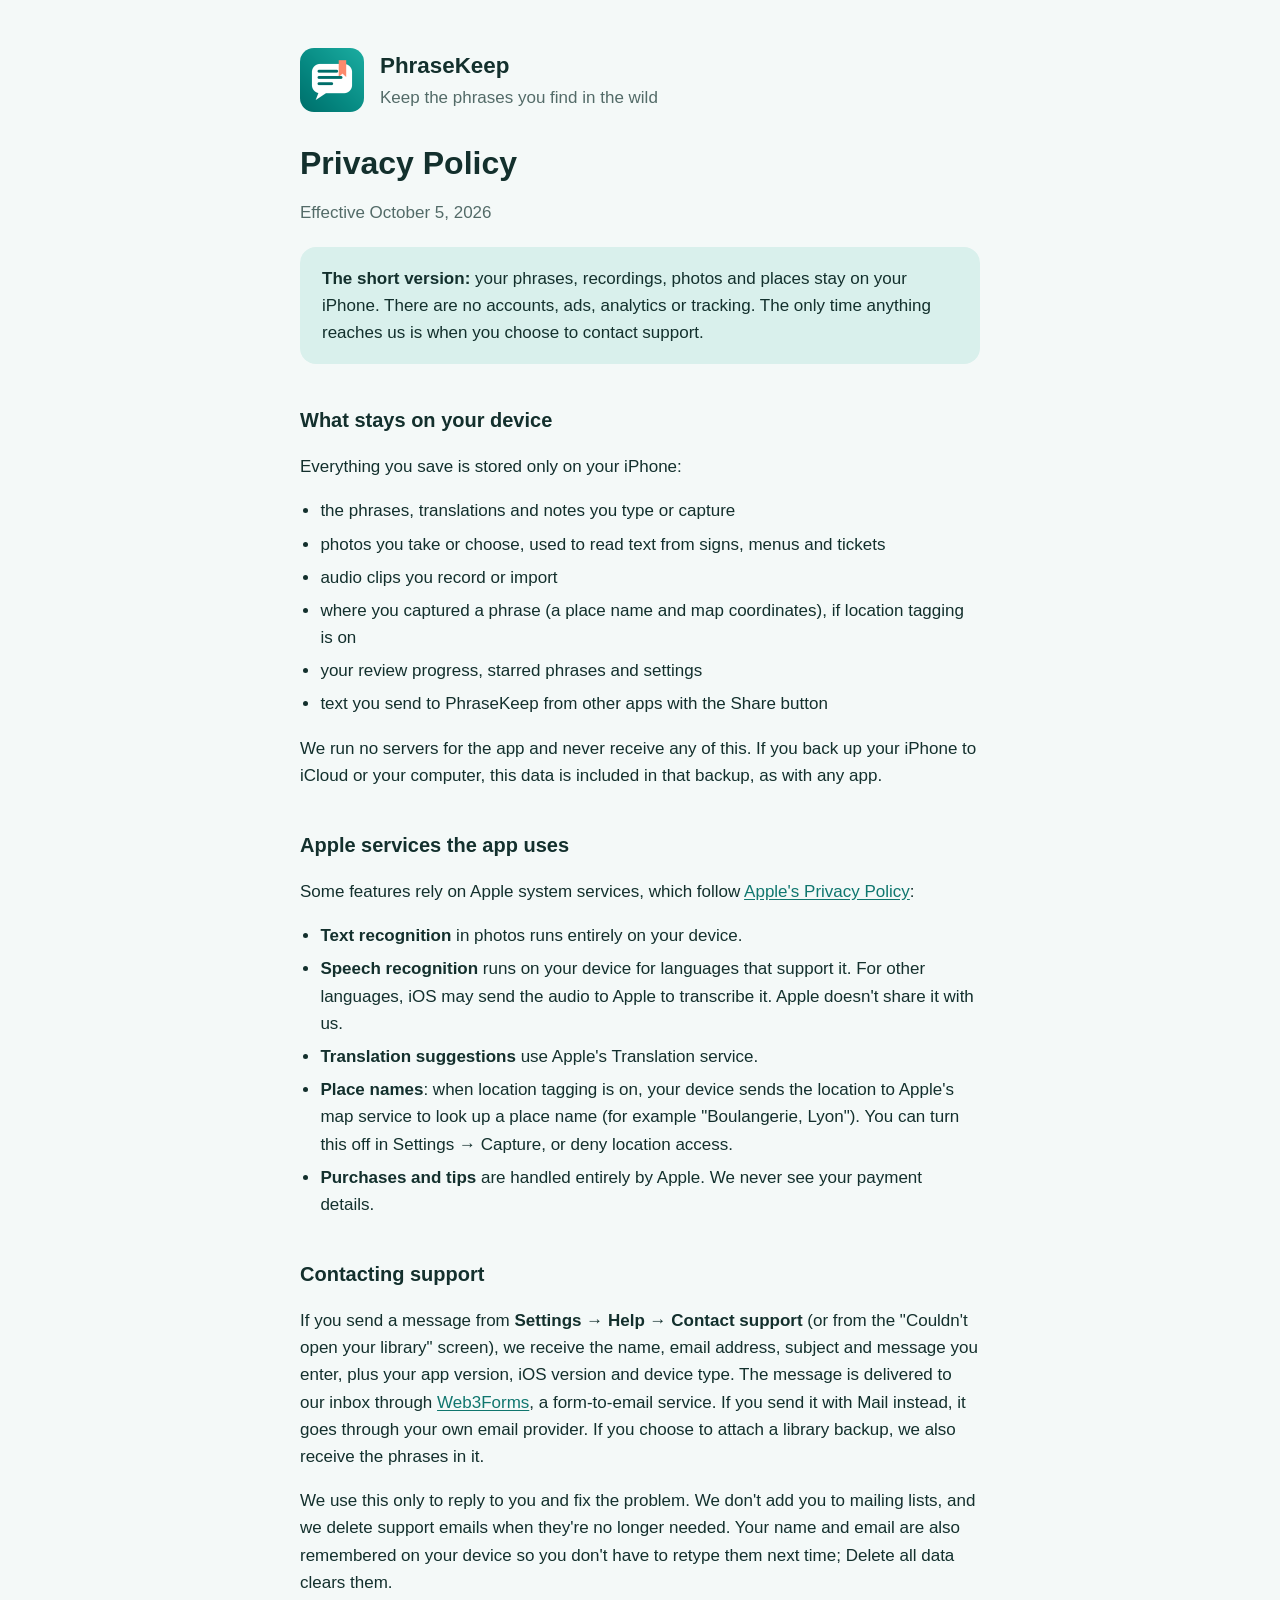
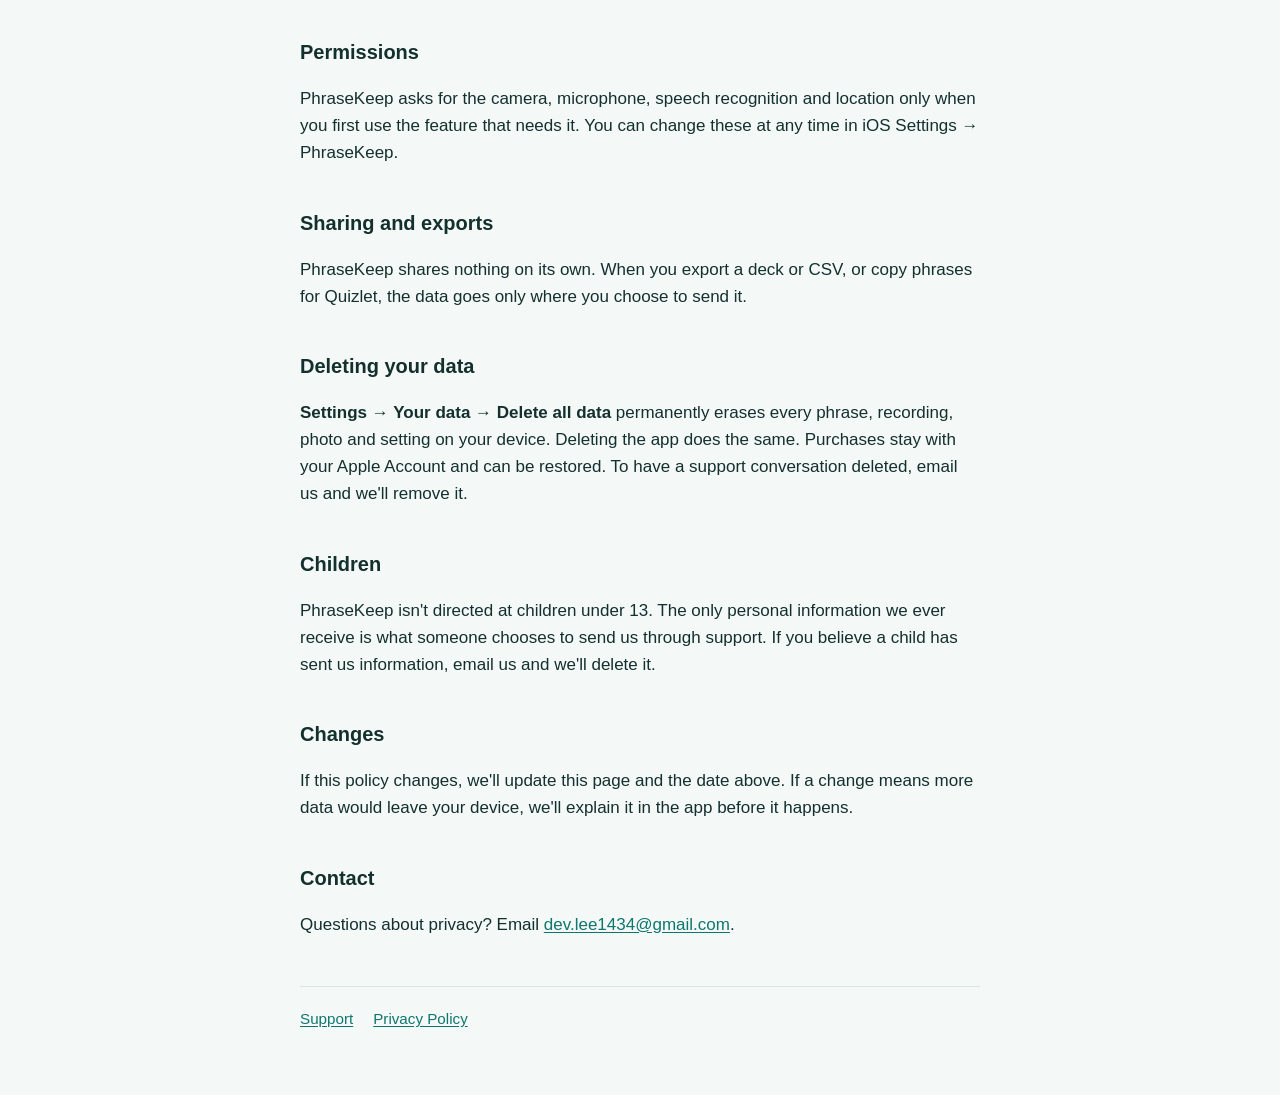
==== privacy.html @ ae2f267c "Add files via upload" ====
<!doctype html>
<html lang="en">
<head>
  <meta charset="utf-8">
  <meta name="viewport" content="width=device-width, initial-scale=1">
  <title>PhraseKeep – Privacy Policy</title>
  <meta name="description" content="How PhraseKeep handles your information: your phrases stay on your iPhone.">
  <meta name="color-scheme" content="light dark">
  <link rel="icon" href="icon.png">
  <link rel="apple-touch-icon" href="icon.png">
  <link rel="stylesheet" href="style.css">
</head>
<body>
<main>
  <header>
    <img src="icon.png" alt="">
    <div>
      <p class="name">PhraseKeep</p>
      <p class="tagline">Keep the phrases you find in the wild</p>
    </div>
  </header>

  <h1>Privacy Policy</h1>
  <p class="muted">Effective October 5, 2026</p>

  <div class="callout">
    <p style="margin:0"><strong>The short version:</strong> your phrases, recordings, photos and places stay on your iPhone. There are no accounts, ads, analytics or tracking. The only time anything reaches us is when you choose to contact support.</p>
  </div>

  <h2>What stays on your device</h2>
  <p>Everything you save is stored only on your iPhone:</p>
  <ul>
    <li>the phrases, translations and notes you type or capture</li>
    <li>photos you take or choose, used to read text from signs, menus and tickets</li>
    <li>audio clips you record or import</li>
    <li>where you captured a phrase (a place name and map coordinates), if location tagging is on</li>
    <li>your review progress, starred phrases and settings</li>
    <li>text you send to PhraseKeep from other apps with the Share button</li>
  </ul>
  <p>We run no servers for the app and never receive any of this. If you back up your iPhone to iCloud or your computer, this data is included in that backup, as with any app.</p>

  <h2>Apple services the app uses</h2>
  <p>Some features rely on Apple system services, which follow <a href="https://www.apple.com/legal/privacy/">Apple's Privacy Policy</a>:</p>
  <ul>
    <li><strong>Text recognition</strong> in photos runs entirely on your device.</li>
    <li><strong>Speech recognition</strong> runs on your device for languages that support it. For other languages, iOS may send the audio to Apple to transcribe it. Apple doesn't share it with us.</li>
    <li><strong>Translation suggestions</strong> use Apple's Translation service.</li>
    <li><strong>Place names</strong>: when location tagging is on, your device sends the location to Apple's map service to look up a place name (for example "Boulangerie, Lyon"). You can turn this off in Settings → Capture, or deny location access.</li>
    <li><strong>Purchases and tips</strong> are handled entirely by Apple. We never see your payment details.</li>
  </ul>

  <h2>Contacting support</h2>
  <p>If you send a message from <strong>Settings → Help → Contact support</strong> (or from the "Couldn't open your library" screen), we receive the name, email address, subject and message you enter, plus your app version, iOS version and device type. The message is delivered to our inbox through <a href="https://web3forms.com">Web3Forms</a>, a form-to-email service. If you send it with Mail instead, it goes through your own email provider. If you choose to attach a library backup, we also receive the phrases in it.</p>
  <p>We use this only to reply to you and fix the problem. We don't add you to mailing lists, and we delete support emails when they're no longer needed. Your name and email are also remembered on your device so you don't have to retype them next time; Delete all data clears them.</p>

  <h2>Permissions</h2>
  <p>PhraseKeep asks for the camera, microphone, speech recognition and location only when you first use the feature that needs it. You can change these at any time in iOS Settings → PhraseKeep.</p>

  <h2>Sharing and exports</h2>
  <p>PhraseKeep shares nothing on its own. When you export a deck or CSV, or copy phrases for Quizlet, the data goes only where you choose to send it.</p>

  <h2>Deleting your data</h2>
  <p><strong>Settings → Your data → Delete all data</strong> permanently erases every phrase, recording, photo and setting on your device. Deleting the app does the same. Purchases stay with your Apple Account and can be restored. To have a support conversation deleted, email us and we'll remove it.</p>

  <h2>Children</h2>
  <p>PhraseKeep isn't directed at children under 13. The only personal information we ever receive is what someone chooses to send us through support. If you believe a child has sent us information, email us and we'll delete it.</p>

  <h2>Changes</h2>
  <p>If this policy changes, we'll update this page and the date above. If a change means more data would leave your device, we'll explain it in the app before it happens.</p>

  <h2>Contact</h2>
  <p>Questions about privacy? Email <a href="mailto:dev.lee1434@gmail.com">dev.lee1434@gmail.com</a>.</p>

  <nav aria-label="Site">
    <a href="index.html">Support</a>
    <a href="privacy.html" aria-current="page">Privacy Policy</a>
  </nav>
</main>
</body>
</html>
---- style.css ----
:root {
  --bg: #f4f9f8;
  --surface: #ffffff;
  --text: #13302d;
  --muted: #536b68;
  --accent: #0f766e;        /* PhraseKeep teal: 5.5:1 on white */
  --accent-soft: #d9f0ec;
  --border: #d8e7e4;
  --coral: #f2735a;
}

@media (prefers-color-scheme: dark) {
  :root {
    --bg: #0e1918;
    --surface: #162423;
    --text: #e5f1ef;
    --muted: #9fb5b2;
    --accent: #2dd4bf;      /* 10:1 on the dark background */
    --accent-soft: #1b3a36;
    --border: #253e3b;
  }
}

* { box-sizing: border-box; }

body {
  margin: 0;
  background: var(--bg);
  color: var(--text);
  font: 17px/1.6 -apple-system, BlinkMacSystemFont, "SF Pro Text", "Segoe UI", Roboto, sans-serif;
  -webkit-text-size-adjust: 100%;
}

main {
  max-width: 720px;
  margin: 0 auto;
  padding: 48px 20px 64px;
}

header {
  display: flex;
  align-items: center;
  gap: 16px;
  margin-bottom: 32px;
}

header img {
  width: 64px;
  height: 64px;
  border-radius: 14px;
  flex-shrink: 0;
}

header .name {
  font-size: 1.4rem;
  font-weight: 700;
  margin: 0;
}

header .tagline {
  margin: 0;
  color: var(--muted);
}

h1 { font-size: 2rem; line-height: 1.2; margin: 0 0 8px; }
h2 { font-size: 1.25rem; margin: 40px 0 8px; }
h3 { font-size: 1.05rem; margin: 24px 0 4px; }

p, li { color: var(--text); }
.muted { color: var(--muted); }

a { color: var(--accent); text-underline-offset: 2px; }
a:focus-visible { outline: 3px solid var(--accent); outline-offset: 2px; border-radius: 4px; }

.card {
  background: var(--surface);
  border: 1px solid var(--border);
  border-left: 4px solid var(--accent);
  border-radius: 16px;
  padding: 20px 22px;
  margin: 20px 0;
}

.callout {
  background: var(--accent-soft);
  border-radius: 16px;
  padding: 18px 22px;
  margin: 20px 0;
}

.path { font-weight: 600; white-space: nowrap; }

details {
  background: var(--surface);
  border: 1px solid var(--border);
  border-radius: 12px;
  margin: 10px 0;
  padding: 0 18px;
}

summary {
  cursor: pointer;
  font-weight: 600;
  padding: 14px 0;
  list-style-position: outside;
}

details[open] summary { border-bottom: 1px solid var(--border); margin-bottom: 4px; }
details > *:last-child { margin-bottom: 14px; }

nav {
  display: flex;
  flex-wrap: wrap;
  gap: 20px;
  margin-top: 48px;
  padding-top: 20px;
  border-top: 1px solid var(--border);
  font-size: 0.95rem;
}

ul { padding-left: 1.2em; }
li { margin: 6px 0; }

@media (prefers-reduced-motion: no-preference) {
  html { scroll-behavior: smooth; }
}
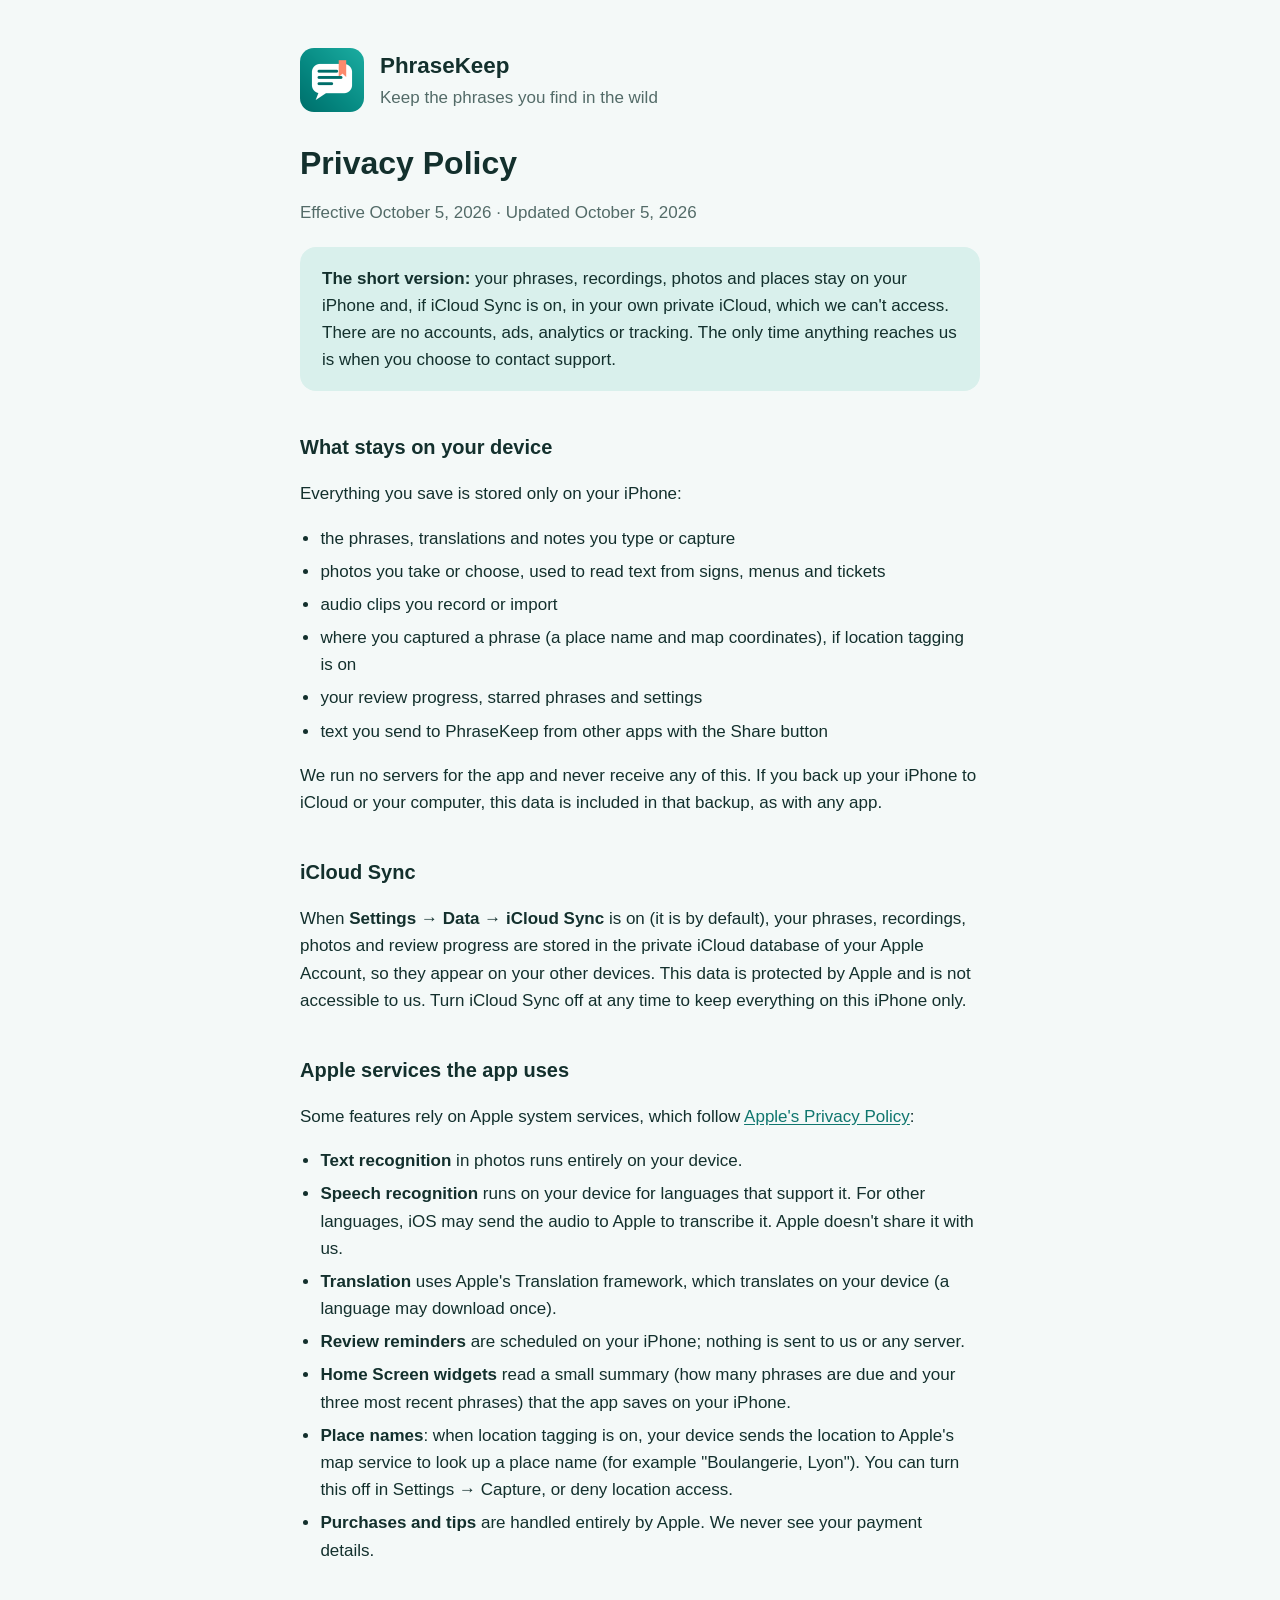
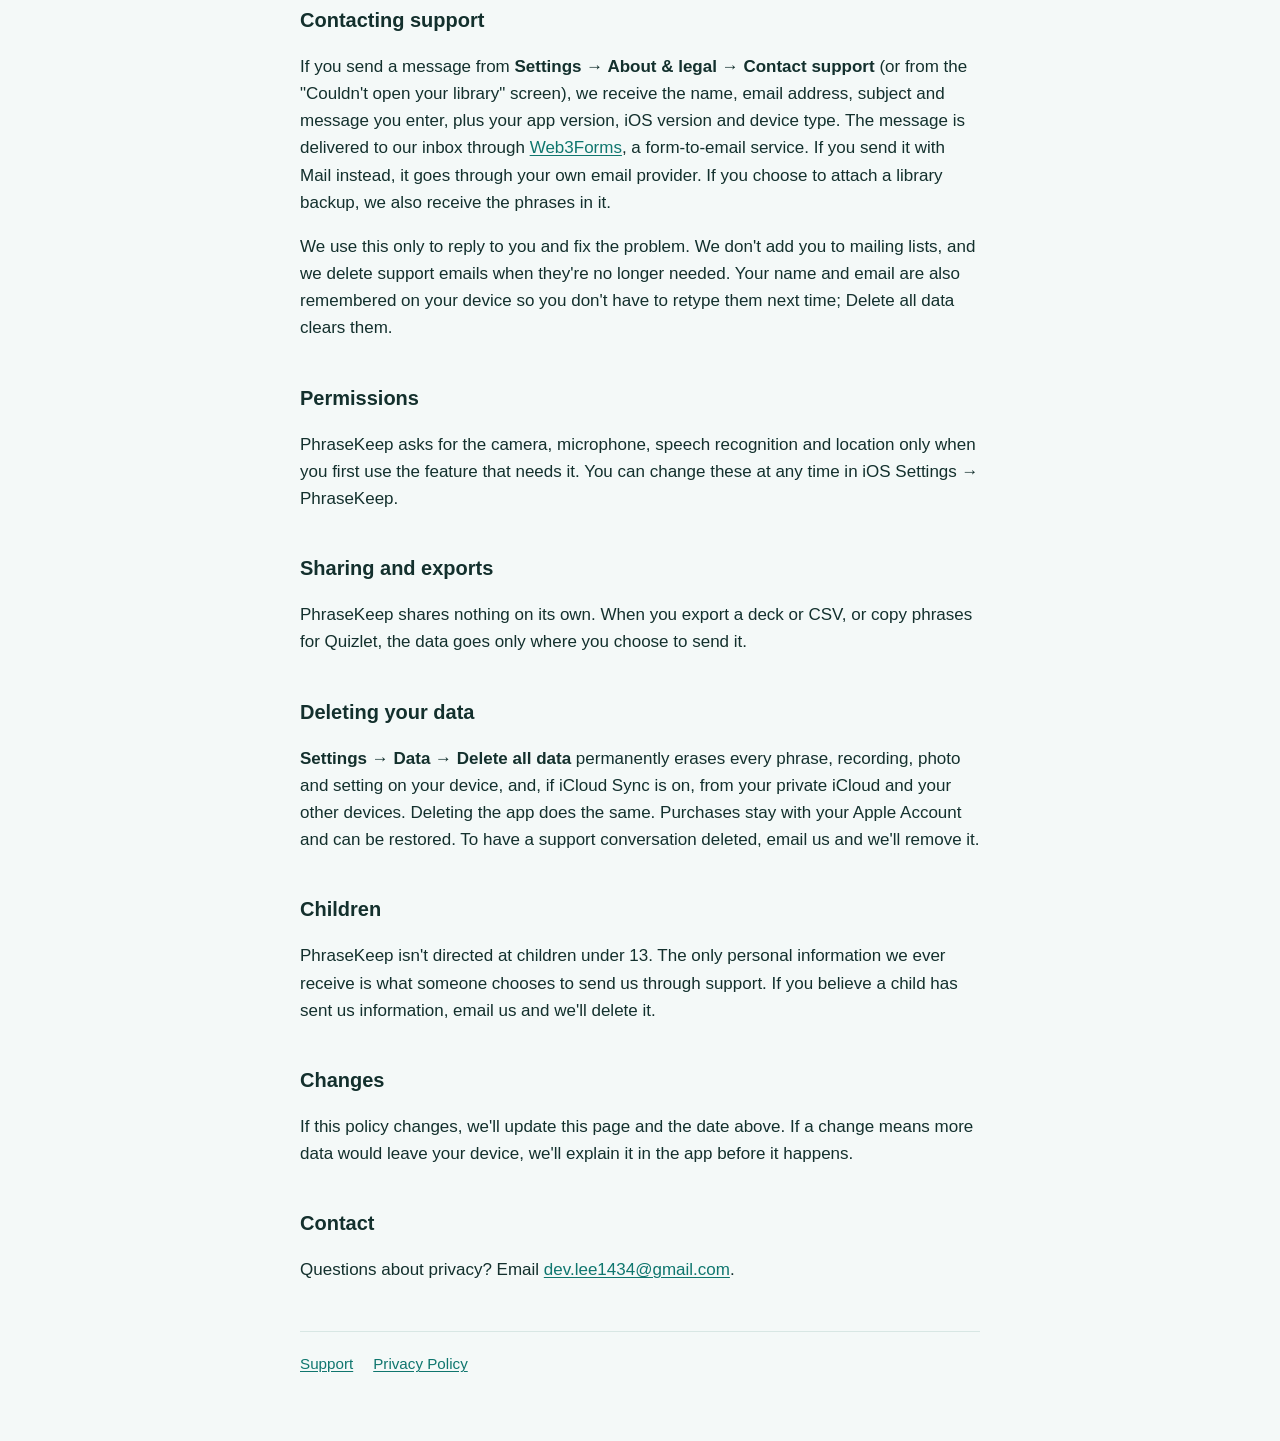
==== commit 50085e91: "Add files via upload" ====
--- a/privacy.html
+++ b/privacy.html
@@ -21,10 +21,10 @@
   </header>
 
   <h1>Privacy Policy</h1>
-  <p class="muted">Effective October 5, 2026</p>
+  <p class="muted">Effective October 5, 2026 · Updated October 5, 2026</p>
 
   <div class="callout">
-    <p style="margin:0"><strong>The short version:</strong> your phrases, recordings, photos and places stay on your iPhone. There are no accounts, ads, analytics or tracking. The only time anything reaches us is when you choose to contact support.</p>
+    <p style="margin:0"><strong>The short version:</strong> your phrases, recordings, photos and places stay on your iPhone and, if iCloud Sync is on, in your own private iCloud, which we can't access. There are no accounts, ads, analytics or tracking. The only time anything reaches us is when you choose to contact support.</p>
   </div>
 
   <h2>What stays on your device</h2>
@@ -39,18 +39,23 @@
   </ul>
   <p>We run no servers for the app and never receive any of this. If you back up your iPhone to iCloud or your computer, this data is included in that backup, as with any app.</p>
 
+  <h2>iCloud Sync</h2>
+  <p>When <strong>Settings → Data → iCloud Sync</strong> is on (it is by default), your phrases, recordings, photos and review progress are stored in the private iCloud database of your Apple Account, so they appear on your other devices. This data is protected by Apple and is not accessible to us. Turn iCloud Sync off at any time to keep everything on this iPhone only.</p>
+
   <h2>Apple services the app uses</h2>
   <p>Some features rely on Apple system services, which follow <a href="https://www.apple.com/legal/privacy/">Apple's Privacy Policy</a>:</p>
   <ul>
     <li><strong>Text recognition</strong> in photos runs entirely on your device.</li>
     <li><strong>Speech recognition</strong> runs on your device for languages that support it. For other languages, iOS may send the audio to Apple to transcribe it. Apple doesn't share it with us.</li>
-    <li><strong>Translation suggestions</strong> use Apple's Translation service.</li>
+    <li><strong>Translation</strong> uses Apple's Translation framework, which translates on your device (a language may download once).</li>
+    <li><strong>Review reminders</strong> are scheduled on your iPhone; nothing is sent to us or any server.</li>
+    <li><strong>Home Screen widgets</strong> read a small summary (how many phrases are due and your three most recent phrases) that the app saves on your iPhone.</li>
     <li><strong>Place names</strong>: when location tagging is on, your device sends the location to Apple's map service to look up a place name (for example "Boulangerie, Lyon"). You can turn this off in Settings → Capture, or deny location access.</li>
     <li><strong>Purchases and tips</strong> are handled entirely by Apple. We never see your payment details.</li>
   </ul>
 
   <h2>Contacting support</h2>
-  <p>If you send a message from <strong>Settings → Help → Contact support</strong> (or from the "Couldn't open your library" screen), we receive the name, email address, subject and message you enter, plus your app version, iOS version and device type. The message is delivered to our inbox through <a href="https://web3forms.com">Web3Forms</a>, a form-to-email service. If you send it with Mail instead, it goes through your own email provider. If you choose to attach a library backup, we also receive the phrases in it.</p>
+  <p>If you send a message from <strong>Settings → About &amp; legal → Contact support</strong> (or from the "Couldn't open your library" screen), we receive the name, email address, subject and message you enter, plus your app version, iOS version and device type. The message is delivered to our inbox through <a href="https://web3forms.com">Web3Forms</a>, a form-to-email service. If you send it with Mail instead, it goes through your own email provider. If you choose to attach a library backup, we also receive the phrases in it.</p>
   <p>We use this only to reply to you and fix the problem. We don't add you to mailing lists, and we delete support emails when they're no longer needed. Your name and email are also remembered on your device so you don't have to retype them next time; Delete all data clears them.</p>
 
   <h2>Permissions</h2>
@@ -60,7 +65,7 @@
   <p>PhraseKeep shares nothing on its own. When you export a deck or CSV, or copy phrases for Quizlet, the data goes only where you choose to send it.</p>
 
   <h2>Deleting your data</h2>
-  <p><strong>Settings → Your data → Delete all data</strong> permanently erases every phrase, recording, photo and setting on your device. Deleting the app does the same. Purchases stay with your Apple Account and can be restored. To have a support conversation deleted, email us and we'll remove it.</p>
+  <p><strong>Settings → Data → Delete all data</strong> permanently erases every phrase, recording, photo and setting on your device, and, if iCloud Sync is on, from your private iCloud and your other devices. Deleting the app does the same. Purchases stay with your Apple Account and can be restored. To have a support conversation deleted, email us and we'll remove it.</p>
 
   <h2>Children</h2>
   <p>PhraseKeep isn't directed at children under 13. The only personal information we ever receive is what someone chooses to send us through support. If you believe a child has sent us information, email us and we'll delete it.</p>
